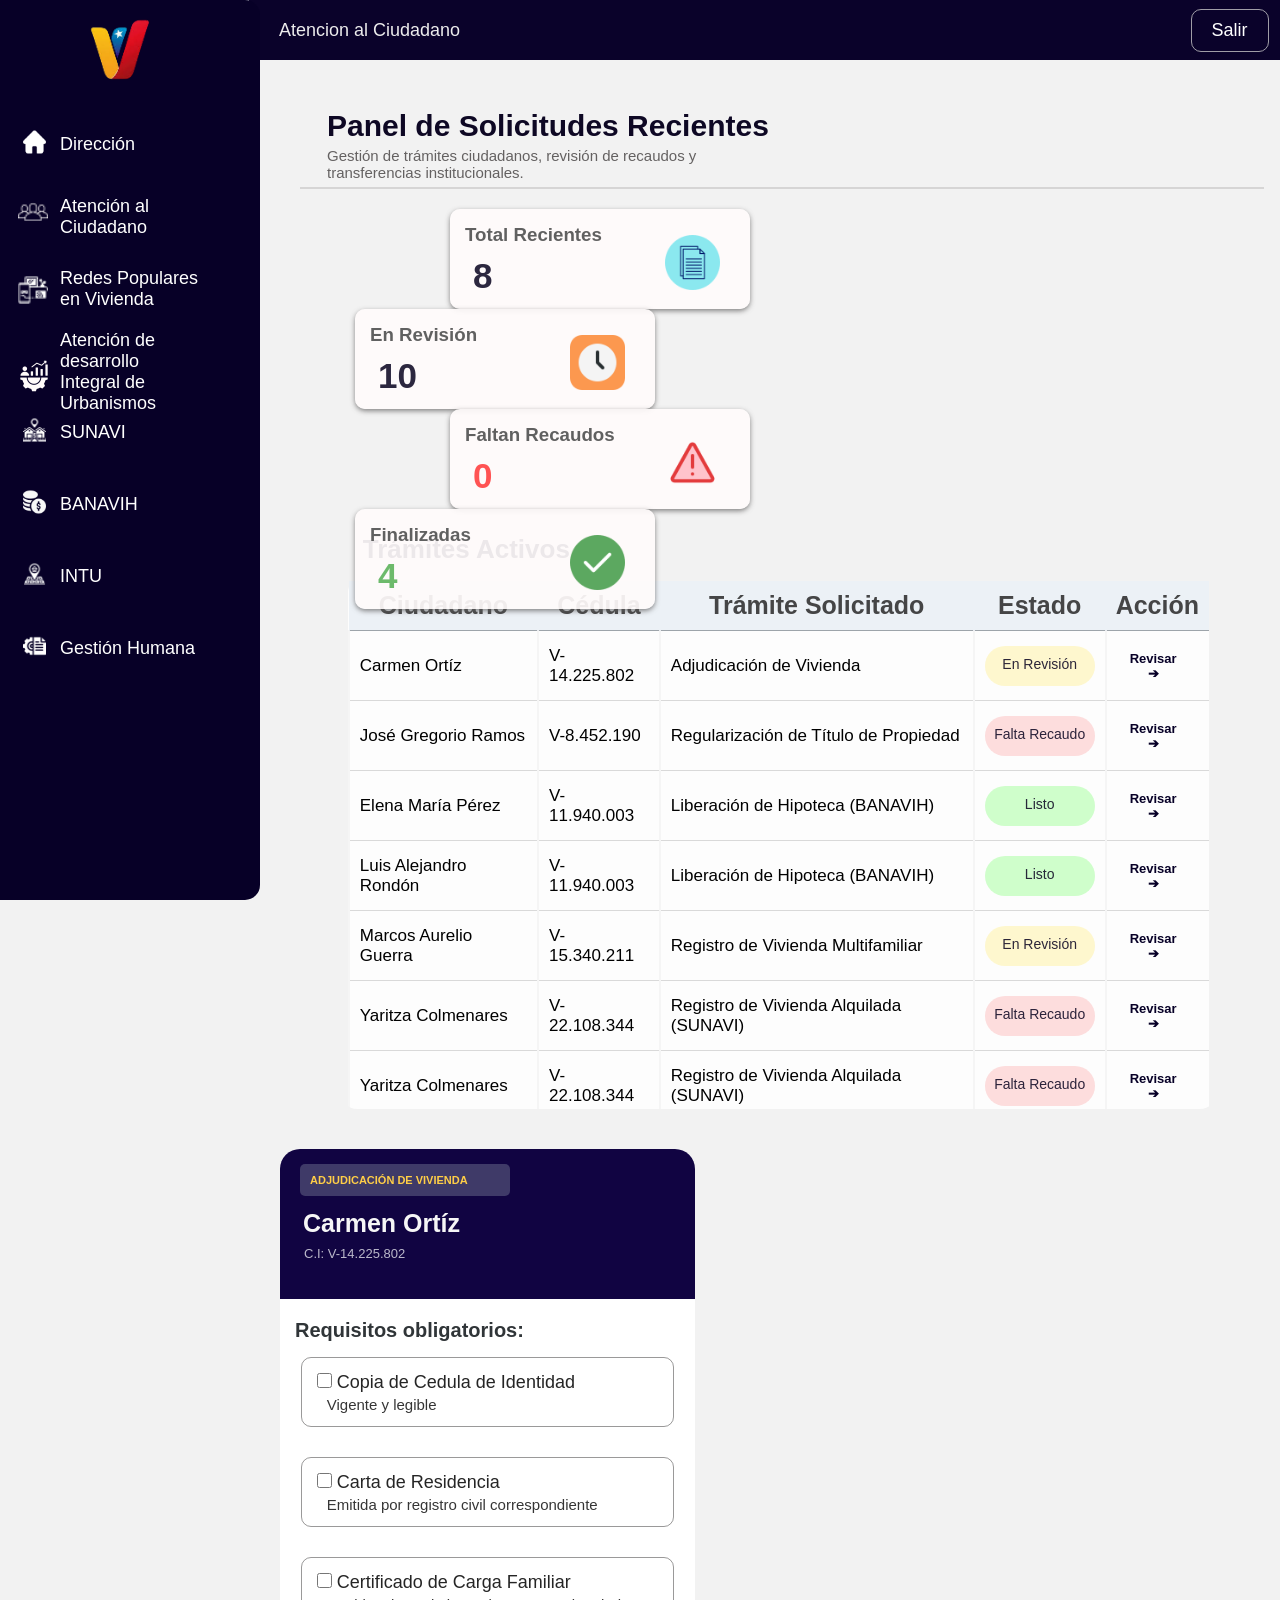
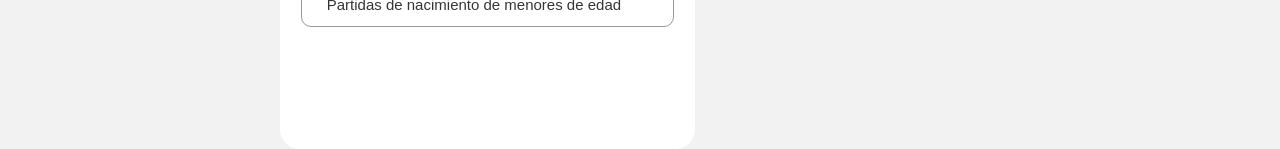
==== vista/atencion_al_ciudadano.html @ a44a2335 "Add files via upload" ====
<!DOCTYPE html>
<html lang="es">
<head>
    <meta charset="UTF-8">
    <meta name="viewport" content="width=device-width, initial-scale=1.0">
    <title>Ministerio del Poder Popular para el Hábitat y La Vivienda – MINHVI</title>
    <link rel="stylesheet" href="styles2.css">
    <link rel="stylesheet" href="/fuente/fonts.css">
</head>
    <body>
        <!-- <input type="checkbox" id="open-menu" class="header__checkbox"> -->
    <!-- barra superior -->
        <header class="top-bar">
                <!-- <label for="open-menu" role="button" class="open-nav-button">=</label> -->
                
            <div class="titulo">
                <span>Atencion al Ciudadano</span>
            </div>
            <div class="salida">
                <span><a href="/index.html">Salir</a></span>
            </div>
        </header>
    
    <div class="conteiner">
        <img class="conteiner-img" src="/imagenes/descarga (1)-Photoroom.png" alt="">
        <nav>
            <ul>
                
                <div class="conteiner-iconos">
                <a href="Dirección/Direccion.html">    
                    <li style="padding-top: 20px;">Dirección</li>
                    <img class="iconos" src="/iconos/home.png" alt="">
                </a>
                </div>

                <div class="conteiner-iconos">
                    <a href="atencion_al_ciudadano.html">
                    <li style="padding-top: 10px;">Atención al Ciudadano</li>
                    <img class="iconos" style="height: 30px; transform: translateY(-170%); padding-left: 18px;" src="/iconos/team.png" alt="">
                    </a>
                </div>
                
                <div class="conteiner-iconos">
                    <li style="padding-top: 10px;">Redes Populares en Vivienda</li>
                    <img class="iconos" style="height: 30px; padding-left: 18px;" src="/iconos/conecction.png">
                </div>
                
                <div class="conteiner-iconos">
                    <li >Atención de desarrollo Integral de Urbanismos</li>
                    <img src="/iconos/self-development.png" style=" padding-left: 18px; transform: translateY(-200%); " alt="">
                </div>

                <div class="conteiner-iconos">
                    <li style=" padding-top:20px;" >SUNAVI</li>
                    <img class="iconos" src="/iconos/residential.png" alt="">
                </div>
                
                <div class="conteiner-iconos">
                    <li style="padding-top: 20px;">BANAVIH</li>
                    <img class="iconos" src="/iconos/money.png" alt="">
                </div>

                <div class="conteiner-iconos">
                    <li style="padding-top: 20px;">INTU</li>
                    <img class="iconos" src="/iconos/location-pin.png" alt="">
                </div>

                <div class="conteiner-iconos">
                    <li style="padding-top: 20px;">Gestión Humana</li>
                    <img class="iconos" src="/iconos/project.png">
                </div>
            </ul>
        </nav>
    </div>
    
    <div class="conteiner-tabla">
        <table class="custom-tabla">
            <thead>
                <th>Cédula</th>
                <th>Nombre y Apellido</th>
                <th>Telefono</th>
                <th>Estado de la Solicitud</th>
                <th>Acciones</th>
            </thead>
        </table>
    </div>
    <main>
        <div class="Titulo">
            <h2>Panel de Solicitudes Recientes</h2>
            <p class="descripcion">Gestión de trámites ciudadanos, revisión de recaudos y transferencias institucionales.</p>
        </div>
        <div class="Solicitudes-box">
                <div class="Solicitudes recientes" >
                    <h3>Total Recientes</h3>
                    <h4>8</h4>
                    <Img class="img-solicitudes" src="/iconos/paper.png">
                </div>
                <div class="Solicitudes Solicitud-revisión" >
                    <h3>En Revisión</h3>
                    <h4>10</h4>
                    <img class="img-solicitudes" src="/iconos/time.png" alt="">
                </div>
                <div class="Solicitudes faltan-recaudo">
                    <h3>Faltan Recaudos</h3>
                    <h4 style="color: rgba(255, 0, 0, 0.668);">0</h4>

                    <img class="img-solicitudes" src="/iconos/warning.png" alt="">
                </div>
                <div class="Solicitudes completos">
                    <h3>Finalizadas</h3>
                    <h4 style="color:rgba(5, 141, 5, 0.584);">4</h4>
                    <img class="img-solicitudes" src="/iconos/correct.png" alt="">
                </div>
        </div>
            <div class="table-box">    
                <h3 style="color:rgb(14, 8, 36); font-size: 26px;
                padding-bottom: 16px;">Trámites Activos</h3>
                <table>
                    <thead>
                        <tr>
                            <th>Ciudadano</th>
                            <th>Cédula</th>
                            <th>Trámite Solicitado</th>
                            <th>Estado</th>
                            <th>Acción</th>
                        </tr>
                    </thead>
                    <tbody>
                        <tr class="re">
                            <td>Carmen Ortíz</td>
                            <td>V-14.225.802</td>
                            <td>Adjudicación de Vivienda</td>
                            <td >
                                <span class="estado revisión">En Revisión</span>
                            </td>
                            <td>
                                <a class="revisar" href="#recaudos">
                                    Revisar ➔
                                </a>
                            </td>
                        </tr>
                        <tr>
                            <td >José Gregorio Ramos</td>
                            <td>V-8.452.190</td>
                            <td>Regularización de Título de Propiedad</td>
                            <td>
                                <span class="estado falta">Falta Recaudo</span>
                            </td>
                            <td>
                                <a class="revisar" href="#">
                                    Revisar ➔
                                </a>
                            </td>
                        </tr>
                        <tr>
                            <td>Elena María Pérez</td>
                            <td>V-11.940.003</td>
                            <td>Liberación de Hipoteca (BANAVIH)</td>
                            <td>
                                <span class="estado  listo">Listo</span>
                            </td>
                            <td>
                                <a class="revisar" href="#">
                                    Revisar ➔
                                </a>
                            </td>
                        </tr>
                        <tr>
                            <td>Luis Alejandro Rondón</td>
                            <td>V-11.940.003</td>
                            <td>Liberación de Hipoteca (BANAVIH)</td>
                            <td>
                                <span class="estado listo">Listo</span>
                            </td>
                            <td>
                                <a class="revisar" href="#">
                                    Revisar ➔
                                </a>
                            </td>
                        </tr>
                        <tr>
                            <td>Marcos Aurelio Guerra</td>
                            <td>V-15.340.211</td>
                            <td>Registro de Vivienda Multifamiliar</td>
                            <td >
                                <span class="estado revisión">En Revisión</span>
                            </td>
                            <td>
                                <a class="revisar" href="#">
                                    Revisar ➔
                                </a>
                            </td>
                        </tr>
                        <tr>
                            <td>Yaritza Colmenares</td>
                            <td>V-22.108.344</td>
                            <td>Registro de Vivienda Alquilada (SUNAVI)</td>
                            <td>
                                <span class="estado falta">Falta Recaudo</span>
                            </td>
                            <td>
                                <a class="revisar" href="#">
                                    Revisar ➔
                                </a>
                            </td>
                        </tr>
                        <tr>
                            <td>Yaritza Colmenares</td>
                            <td>V-22.108.344</td>
                            <td>Registro de Vivienda Alquilada (SUNAVI)</td>
                            <td>
                                <span class="estado falta ">Falta Recaudo</span>
                            </td>
                            <td>
                                <a class="revisar" href="#">
                                    Revisar ➔
                                </a>
                            </td>
                        </tr>
                        <tr>
                            <td>Yaritza Colmenares</td>
                            <td>V-22.108.344</td>
                            <td>Registro de Vivienda Alquilada (SUNAVI)</td>
                            <td>
                                <span class="estado listo">Listo</span>
                            </td>
                            <td>
                                <a class="revisar" href="#">
                                    Revisar ➔
                                </a>
                            </td>
                        </tr>
                        <tr>
                            <td>Yaritza Colmenares</td>
                            <td>V-22.108.344</td>
                            <td>Registro de Vivienda Alquilada (SUNAVI)</td>
                            <td>
                                <span class="estado listo">Listo</span>
                            </td>
                            <td>
                                <a class="revisar" href="#">
                                    Revisar ➔ ➔
                                </a>
                            </td>
                        </tr>
                    </tbody>
                </table>
            </div>
            <div class="Recaudo-box"id="recaudos">

                <div class="Recaudo-header">
                    <span class="motivo">ADJUDICACIÓN DE VIVIENDA</span>
                    <h4 class="ciudadano-nombre">Carmen Ortíz</h4>
                    <p class="ciudadano-CI">C.I: V-14.225.802</p>
                </div>

                <h3 class="h3-recaudo">Requisitos obligatorios:</h3>
                <div class=" Recaudos-boton-box Recaudo-1" style="margin-top: 15px;">
                    <input class="Recaudo-boton" type="checkbox"><span class="Recaudo-titulo">Copia de Cedula de Identidad</span>
                    <p class="Recaudo-descripcion">Vigente y legible</p>
                </div>

                <div class="Recaudos-boton-box Recaudo-2"><input class="Recaudo-boton" type="checkbox" value=""><span class="Recaudo-titulo">Carta de Residencia</span>
                <p class="Recaudo-descripcion">Emitida por registro civil correspondiente</p>
                </div>

                <div class="Recaudos-boton-box Recaudo-3">
                    <input class="Recaudo-boton" type="checkbox" value=""><span class="Recaudo-titulo">Certificado de Carga Familiar</span>
                    <p class="Recaudo-descripcion" >Partidas de nacimiento de menores de edad</p>
                </div>

            </div>        
    </main>
</body>
</html>
---- vista/styles2.css ----
/* barra de navegacion */
*{
    margin: 0;
    padding: 0;
    box-sizing: border-box;
    font-family: sans-serif;
}
body{
    background-color: #f2f2f2;
}
.conteiner{
    position: fixed;
    top: 0;
    left: 0;
    max-width:260px;
    height: 100vh;
    z-index: 1000;
    background-color: rgb(7, 0, 39);
    border-radius:0px 15px 15px 0;
    overflow-y: auto;

    scrollbar-width: none;
    /* transform: translateX(-100%);
    opacity: 0;
    transition: all 0.3s ease; */
}
.conteiner-img{
    height: 100px;
    padding: 0px 0px 0 70px;
}
/* LI */
nav{
    font-family: sans-serif;
    font-size: 20px;
    font-weight: 500;
}
li{
    list-style: none;
    margin:10px 60px;
    font-size: 18px;
    color: #fff;
}
a{
    text-decoration: none;
    color: #fff;
}
.conteiner-iconos{
    position: relative;  
    width: 100%;
    height: 62px;
    justify-content: center;
}
.iconos{
    position: absolute;
    padding-left: 23px;
    transform: translateY(-150%);
    height: 23px;
}
.conteiner-iconos:hover{
    background-color: rgba(16, 0, 96, 0.754);
    padding-left: 10px;
    border-left: 2px solid #ffffffd8;
    transition: 0.3s;
}
/* barra superior */
.top-bar {
    display: flex;
    position: fixed;
    top: 0;
    background-color: rgb(10, 2, 42);
    justify-content: space-between;
    align-items: center;
    width:82% ;
    left: 249px;
    padding: 15px 30px;
    height: 60px;
    z-index: 999;
}
span{
    font-family: sans-serif;
    font-size: 18px;
    color: #ececec;
}
.salida{
    border: 1px solid #cbcbcbc6;
    padding: 10px 20px;
    border-radius: 10px;
}
.salida:hover{
    background-color: #fdfcfc62 ;
    color: black;
}
label{
    color: #fff;
    font-size: 40px;
    z-index: 2000;
}

/* main */
main{
    width: 81%;
    height: 100%;
    margin: 39px 4px 0 260px;
}
.Titulo{
    margin: 0 0 20px 40px ;
    width: 93%;
    height: 100px;
    border-bottom: 2px solid #bfbdbd8c;

}
h2{
    color: rgb(14, 8, 36);
    padding-top: 20px;
    padding-left: 27px;
    font-size: 30px;
    font-weight: 700;
}
.descripcion{
    color: #595555ec;
    font-size: 15px;
    padding-top: 4px;
    padding-left: 27px;
    padding-right: 490px;
}
.Solicitudes-box{
    width: 90%;
    height: 300px;
    display: grid;
    grid-template-columns: repeat(auto-fit, minmax(490px, 200px));
    gap: 0px;
}
.Solicitudes{
    position: relative;
    width: 300px;
    height: 100px;
    margin: auto;
    background-color: #fffbfbeb;
    border-radius: 10px;
    box-shadow: 0px 2px 5px rgba(95, 94, 94, 0.751);
}
.recientes , .faltan-recaudo{
    margin-left: 190px;
}
h3{
    color: #565656f0;
    padding: 15px 0 0 15px;
}
h4{
    font-size: 35px;
    padding: 10px 0 0 23px ;
    color: rgba(14, 8, 36, 0.874);
}
.img-solicitudes{
    position: absolute;
    height: 55px;
    right: 30px;
    top: 26px;
}
/* TABLA */
.table-box{
    width:85%;
    height: 600px;
    margin: auto;
    margin-bottom: 20px;
    border-radius: 20px;
    overflow-x: auto;
    padding: 10px;
    -ms-overflow-style: none;
    scrollbar-width: none;
}
table{
    width: 100%;
    min-width: 750px;
    margin: 0;
    background-color: #ffffffe0;
    border-radius: 10px;
    font-size: 25px;
    border-collapse: collapse;
}
thead{
    color: #333333e7;
    background-color:#ecf1f6;
    height: 40px;
}
th{
    border-bottom:1px solid #9da4aa;
    padding: 10px;
    font-weight: 700;
}
td{
    font-weight: 300;
    height: 70px;
    font-size: 17px;
    border-bottom: 1px solid #c0c0c094;
    padding: 10px;
    border-left: 2px solid rgba(216, 215, 215, 0.226);
}
table tbody tr:hover{
    background-color: #e1e1e137;
    cursor: pointer;
}
.estado{
    text-align: center;
    display: block;
    color: rgba(14, 8, 36, 0.874);
    width: 110px;
    height: 40px;
    border-radius: 20px;
    background-color: aqua;
    padding-top: 10px;
    font-size: 14px;
    font-family:'Lucida Sans Unicode', Geneva, Verdana, sans-serif;
}
.revisión{
    background-color: #ffeb795b;
}
.falta{
    background-color: #fc94944f;
}
.listo{
    background-color: #80ff775f;
}
.revisar{
    text-align: center;
    display: block;
    padding-left: 13px;
    width: 60px;
    height: 30px;
    color: rgb(7, 0, 39);
    font-size: 13px;
    font-weight: 600;
}
.revisar:hover{
    text-decoration: underline;
}
/* recaudos */

.Recaudo-box{
    background-color: #fff;
    width: 40%;
    height: 600px;
    margin-top: 40px;
    margin-left: 20px;
    border-radius: 20px;
}
.Recaudo-header{
    background-color: rgb(17, 4, 66);
    position: relative;
    height: 150px;
    border-radius: 20px 20px 0 0;
}
.motivo{
    position: absolute;
    width: 210px;
    padding:10px;
    max-height:50px ;
    top: 15px;
    left: 20px;
    font-weight: 800;
    font-size: 11px;
    color: #ffce47;
    background-color: #9facb952;
    border-radius: 5px;
}
.ciudadano-nombre{
    position: absolute;
    top: 50px;
    font-size: 25px;
    color: #f6f6f6;
}
.ciudadano-CI{
    position: absolute;
    font-size: 13px;
    top: 97px;
    left: 24px;
    color: #fcfeffb9;
}
.Recaudos-boton-box{
    width: 90%;
    height: 70px;
    margin: auto;
    margin-top: 30px;
    padding: 10px;
    border: 1px solid rgba(46, 45, 45, 0.482);
    border-radius: 10px;
}
.Recaudo-boton{
    width: 15px;
    height: 15px;
    margin: 5px;
    border: 1px solid black;
}
.Recaudo-titulo{
    color: #000000da;
}
.Recaudo-descripcion{
    color: #000000ca;
    padding-left: 15px;
    padding-top: 3px;
    font-size: 15px;
}
.h3-recaudo{
    font-size: 20px;
    color: #303538;
    padding-top: 20px;
    padding-bottom: 0;
    margin-bottom: 0;
}
---- fuente/fonts.css ----
/* Playfair */
@font-face {
    font-family:"Playfair" ;
    src: url(PlayfairDisplay-Italic-VariableFont_wght.ttf);
    font-weight: 100;
}
@font-face {
    font-family:"Playfair" ;
    src: url(PlayfairDisplay-Italic-VariableFont_wght.ttf);
    font-weight: 300;
}
@font-face {
    font-family:"Playfair" ;
    src: url(PlayfairDisplay-Italic-VariableFont_wght.ttf);
    font-weight: 500;
}
@font-face {
    font-family:"Playfair" ;
    src: url(PlayfairDisplay-Italic-VariableFont_wght.ttf);
    font-weight: 700;
}
@font-face {
    font-family:"Playfair" ;
    src: url(PlayfairDisplay-Italic-VariableFont_wght.ttf);
    font-weight:900;
}
/* Monzerrat */
@font-face {
    font-family:"Monzerrat" ;
    src: url(MontserratAlternates-Medium.ttf);
    font-weight: 100;
}
@font-face {
    font-family:"Monzerrat" ;
    src: url(MontserratAlternates-Medium.ttf);
    font-weight: 200;
}
@font-face {
    font-family:"Monzerrat" ;
    src: url(MontserratAlternates-Medium.ttf);
    font-weight: 400;
}
@font-face {
    font-family:"Monzerrat" ;
    src: url(MontserratAlternates-Medium.ttf);
    font-weight: 700;
}
/* Cormorant */
@font-face {
    font-family:"Cormorant";
    src: url(Cormorant_Garamond/CormorantGaramond-Italic-VariableFont_wght.ttf);
    font-weight: 200;
}
@font-face {
    font-family:"Cormorant";
    src: url(Cormorant_Garamond/CormorantGaramond-Italic-VariableFont_wght.ttf);
    font-weight: 400;
}
@font-face {
    font-family:"Cormorant";
    src: url(Cormorant_Garamond/CormorantGaramond-Italic-VariableFont_wght.ttf);
    font-weight: 600;
}
@font-face {
    font-family:"Cormorant";
    src: url(Cormorant_Garamond/CormorantGaramond-Italic-VariableFont_wght.ttf);
    font-weight: 700;
}
@font-face {
    font-family:"Cormorant";
    src: url(Cormorant_Garamond/CormorantGaramond-Italic-VariableFont_wght.ttf);
    font-weight: 900;
}
/* baskervville */
@font-face {
    font-family:"Baskervville" ;
    src: url(Baskervville-Regular.ttf);
    font-weight: 100;
}
@font-face {
    font-family:"Baskervville" ;
    src: url(Baskervville-Regular.ttf);
    font-weight: 300;
}
@font-face {
    font-family:"Baskervville" ;
    src: url(Baskervville-Regular.ttf);
    font-weight: 500;
}
@font-face {
    font-family:"Baskervville" ;
    src: url(Baskervville-Regular.ttf);
    font-weight: 700;
}
@font-face {
    font-family:"Baskervville" ;
    src: url(Baskervville-Regular.ttf);
    font-weight: 800;
}
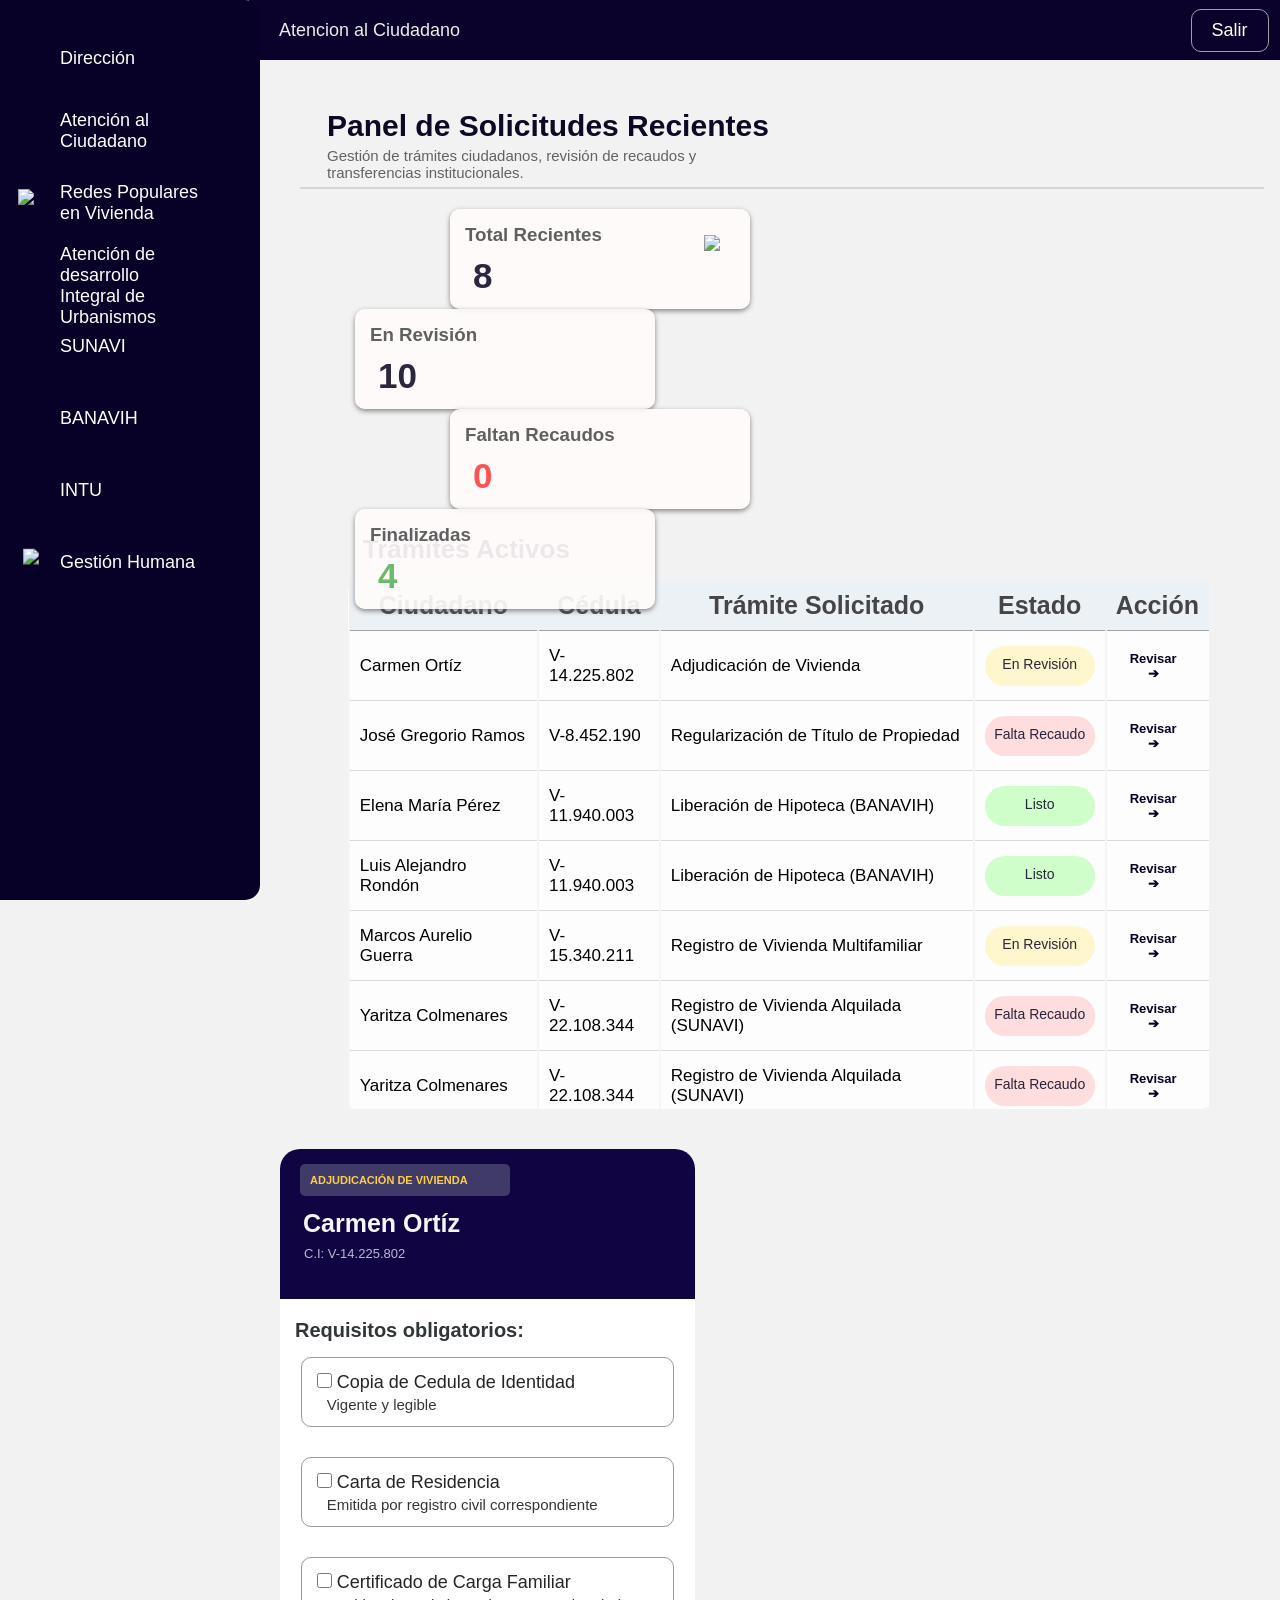
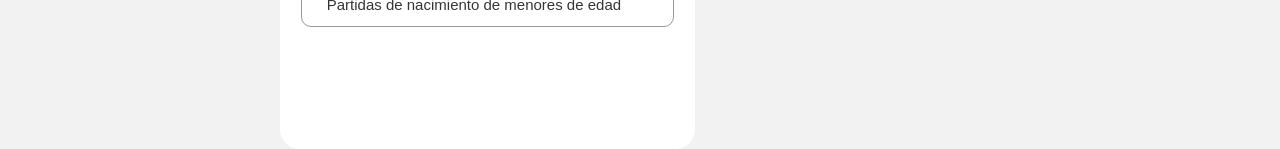
==== commit 4c3ea803: "Add files via upload" ====
--- a/vista/atencion_al_ciudadano.html
+++ b/vista/atencion_al_ciudadano.html
@@ -22,52 +22,52 @@
         </header>
     
     <div class="conteiner">
-        <img class="conteiner-img" src="/imagenes/descarga (1)-Photoroom.png" alt="">
+        <img class="conteiner-img" src="./imagenes/descarga (1)-Photoroom.png" alt="">
         <nav>
             <ul>
                 
                 <div class="conteiner-iconos">
                 <a href="Dirección/Direccion.html">    
                     <li style="padding-top: 20px;">Dirección</li>
-                    <img class="iconos" src="/iconos/home.png" alt="">
+                    <img class="iconos" src="./iconos/home.png" alt="">
                 </a>
                 </div>
 
                 <div class="conteiner-iconos">
                     <a href="atencion_al_ciudadano.html">
                     <li style="padding-top: 10px;">Atención al Ciudadano</li>
-                    <img class="iconos" style="height: 30px; transform: translateY(-170%); padding-left: 18px;" src="/iconos/team.png" alt="">
+                    <img class="iconos" style="height: 30px; transform: translateY(-170%); padding-left: 18px;" src="./iconos/team.png" alt="">
                     </a>
                 </div>
                 
                 <div class="conteiner-iconos">
                     <li style="padding-top: 10px;">Redes Populares en Vivienda</li>
-                    <img class="iconos" style="height: 30px; padding-left: 18px;" src="/iconos/conecction.png">
+                    <img class="iconos" style="height: 30px; padding-left: 18px;" src="./iconos/conecction.png">
                 </div>
                 
                 <div class="conteiner-iconos">
                     <li >Atención de desarrollo Integral de Urbanismos</li>
-                    <img src="/iconos/self-development.png" style=" padding-left: 18px; transform: translateY(-200%); " alt="">
+                    <img src="./iconos/self-development.png" style=" padding-left: 18px; transform: translateY(-200%); " alt="">
                 </div>
 
                 <div class="conteiner-iconos">
                     <li style=" padding-top:20px;" >SUNAVI</li>
-                    <img class="iconos" src="/iconos/residential.png" alt="">
+                    <img class="iconos" src="./iconos/residential.png" alt="">
                 </div>
                 
                 <div class="conteiner-iconos">
                     <li style="padding-top: 20px;">BANAVIH</li>
-                    <img class="iconos" src="/iconos/money.png" alt="">
+                    <img class="iconos" src="./iconos/money.png" alt="">
                 </div>
 
                 <div class="conteiner-iconos">
                     <li style="padding-top: 20px;">INTU</li>
-                    <img class="iconos" src="/iconos/location-pin.png" alt="">
+                    <img class="iconos" src="./iconos/location-pin.png" alt="">
                 </div>
 
                 <div class="conteiner-iconos">
                     <li style="padding-top: 20px;">Gestión Humana</li>
-                    <img class="iconos" src="/iconos/project.png">
+                    <img class="iconos" src="./iconos/project.png">
                 </div>
             </ul>
         </nav>
@@ -93,23 +93,23 @@
                 <div class="Solicitudes recientes" >
                     <h3>Total Recientes</h3>
                     <h4>8</h4>
-                    <Img class="img-solicitudes" src="/iconos/paper.png">
+                    <Img class="img-solicitudes" src="./iconos/paper.png">
                 </div>
                 <div class="Solicitudes Solicitud-revisión" >
                     <h3>En Revisión</h3>
                     <h4>10</h4>
-                    <img class="img-solicitudes" src="/iconos/time.png" alt="">
+                    <img class="img-solicitudes" src="./iconos/time.png" alt="">
                 </div>
                 <div class="Solicitudes faltan-recaudo">
                     <h3>Faltan Recaudos</h3>
                     <h4 style="color: rgba(255, 0, 0, 0.668);">0</h4>
 
-                    <img class="img-solicitudes" src="/iconos/warning.png" alt="">
+                    <img class="img-solicitudes" src="./iconos/warning.png" alt="">
                 </div>
                 <div class="Solicitudes completos">
                     <h3>Finalizadas</h3>
                     <h4 style="color:rgba(5, 141, 5, 0.584);">4</h4>
-                    <img class="img-solicitudes" src="/iconos/correct.png" alt="">
+                    <img class="img-solicitudes" src="./iconos/correct.png" alt="">
                 </div>
         </div>
             <div class="table-box">    
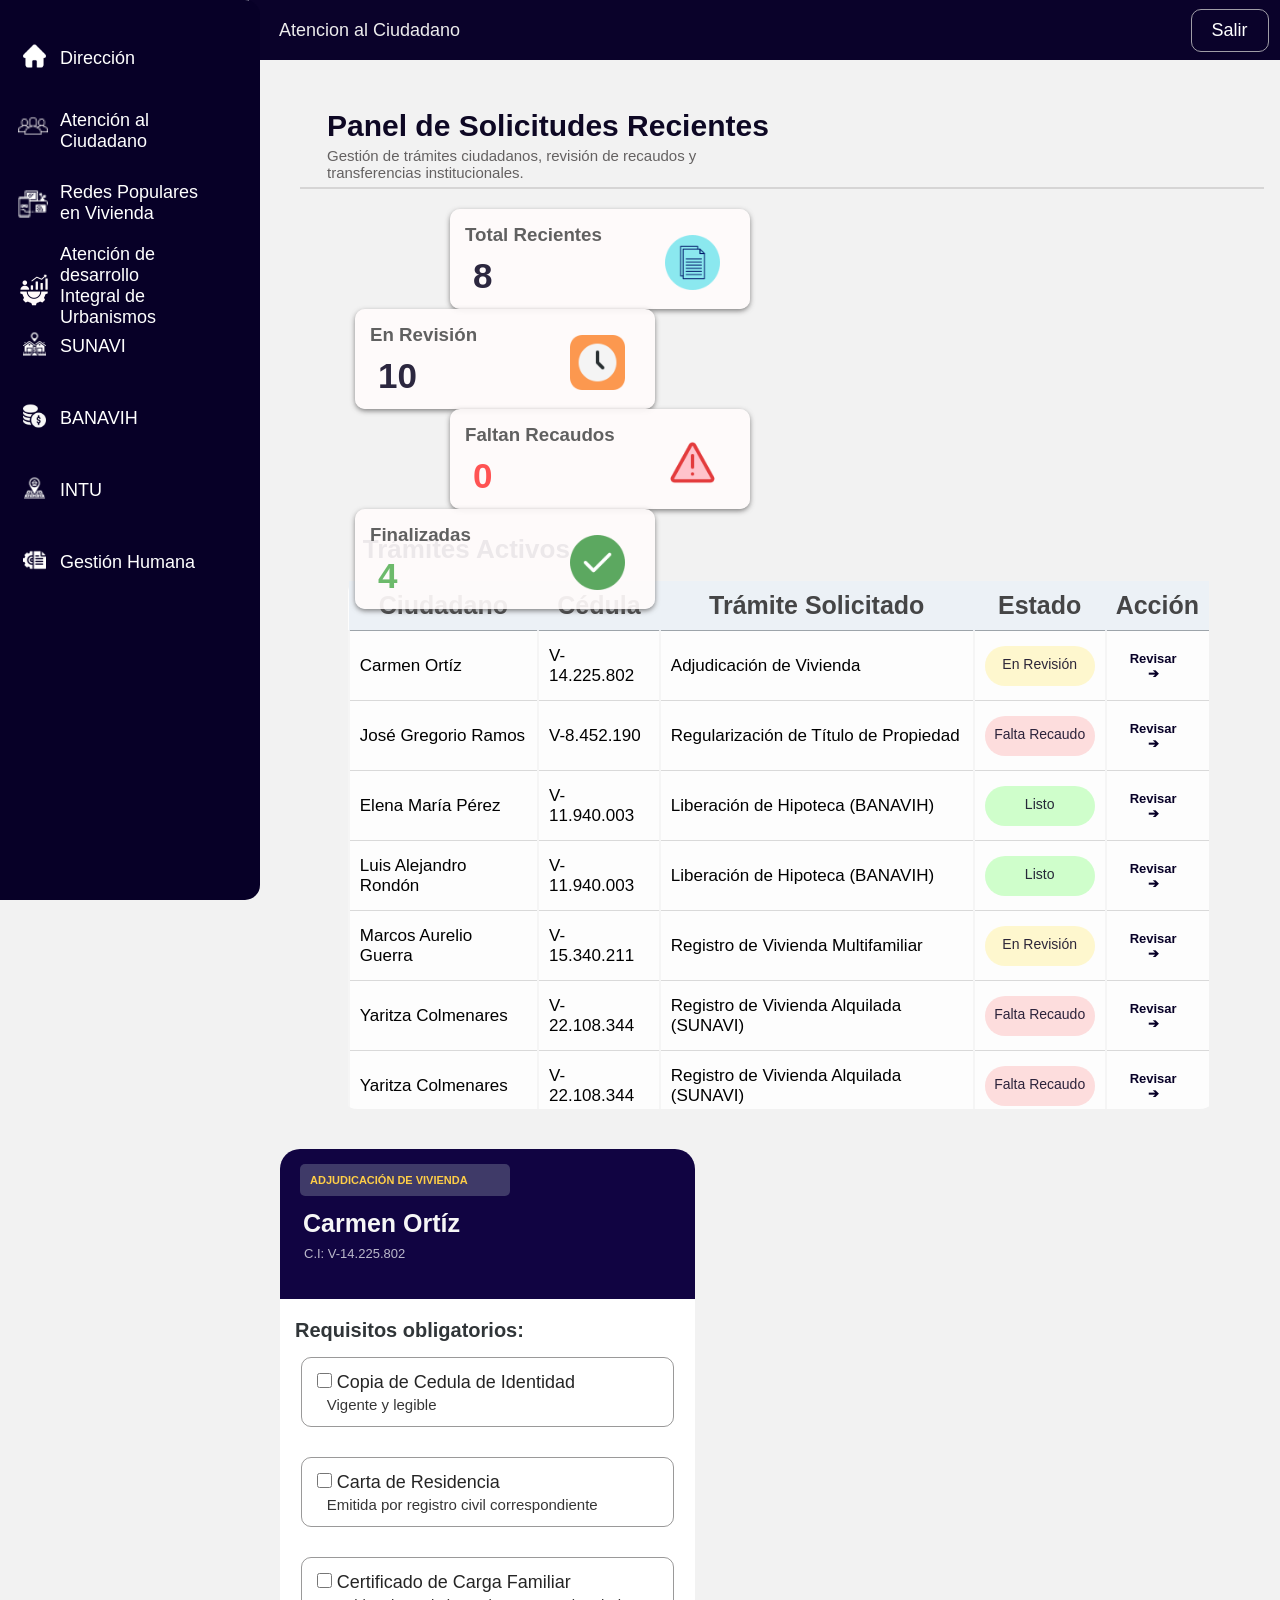
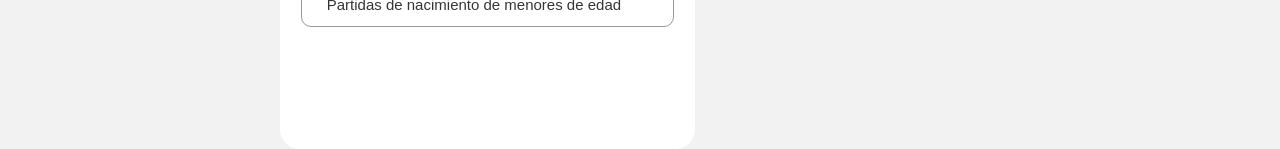
==== commit 595e8cc0: "Add files via upload" ====
--- a/vista/atencion_al_ciudadano.html
+++ b/vista/atencion_al_ciudadano.html
@@ -22,52 +22,52 @@
         </header>
     
     <div class="conteiner">
-        <img class="conteiner-img" src="./imagenes/descarga (1)-Photoroom.png" alt="">
+        <img class="conteiner-img" src="../imagenes/ (1)-Photoroom.png" alt="">
         <nav>
             <ul>
                 
                 <div class="conteiner-iconos">
                 <a href="Dirección/Direccion.html">    
                     <li style="padding-top: 20px;">Dirección</li>
-                    <img class="iconos" src="./iconos/home.png" alt="">
+                    <img class="iconos" src="../iconos/home.png" alt="">
                 </a>
                 </div>
 
                 <div class="conteiner-iconos">
                     <a href="atencion_al_ciudadano.html">
                     <li style="padding-top: 10px;">Atención al Ciudadano</li>
-                    <img class="iconos" style="height: 30px; transform: translateY(-170%); padding-left: 18px;" src="./iconos/team.png" alt="">
+                    <img class="iconos" style="height: 30px; transform: translateY(-170%); padding-left: 18px;" src="../iconos/team.png" alt="">
                     </a>
                 </div>
                 
                 <div class="conteiner-iconos">
                     <li style="padding-top: 10px;">Redes Populares en Vivienda</li>
-                    <img class="iconos" style="height: 30px; padding-left: 18px;" src="./iconos/conecction.png">
+                    <img class="iconos" style="height: 30px; padding-left: 18px;" src="../iconos/conecction.png">
                 </div>
                 
                 <div class="conteiner-iconos">
                     <li >Atención de desarrollo Integral de Urbanismos</li>
-                    <img src="./iconos/self-development.png" style=" padding-left: 18px; transform: translateY(-200%); " alt="">
+                    <img src="../iconos/self-development.png" style=" padding-left: 18px; transform: translateY(-200%); " alt="">
                 </div>
 
                 <div class="conteiner-iconos">
                     <li style=" padding-top:20px;" >SUNAVI</li>
-                    <img class="iconos" src="./iconos/residential.png" alt="">
+                    <img class="iconos" src="../iconos/residential.png" alt="">
                 </div>
                 
                 <div class="conteiner-iconos">
                     <li style="padding-top: 20px;">BANAVIH</li>
-                    <img class="iconos" src="./iconos/money.png" alt="">
+                    <img class="iconos" src="../iconos/money.png" alt="">
                 </div>
 
                 <div class="conteiner-iconos">
                     <li style="padding-top: 20px;">INTU</li>
-                    <img class="iconos" src="./iconos/location-pin.png" alt="">
+                    <img class="iconos" src="../iconos/location-pin.png" alt="">
                 </div>
 
                 <div class="conteiner-iconos">
                     <li style="padding-top: 20px;">Gestión Humana</li>
-                    <img class="iconos" src="./iconos/project.png">
+                    <img class="iconos" src="../iconos/project.png">
                 </div>
             </ul>
         </nav>
@@ -93,23 +93,23 @@
                 <div class="Solicitudes recientes" >
                     <h3>Total Recientes</h3>
                     <h4>8</h4>
-                    <Img class="img-solicitudes" src="./iconos/paper.png">
+                    <Img class="img-solicitudes" src="../iconos/paper.png">
                 </div>
                 <div class="Solicitudes Solicitud-revisión" >
                     <h3>En Revisión</h3>
                     <h4>10</h4>
-                    <img class="img-solicitudes" src="./iconos/time.png" alt="">
+                    <img class="img-solicitudes" src="../iconos/time.png" alt="">
                 </div>
                 <div class="Solicitudes faltan-recaudo">
                     <h3>Faltan Recaudos</h3>
                     <h4 style="color: rgba(255, 0, 0, 0.668);">0</h4>
 
-                    <img class="img-solicitudes" src="./iconos/warning.png" alt="">
+                    <img class="img-solicitudes" src="../iconos/warning.png" alt="">
                 </div>
                 <div class="Solicitudes completos">
                     <h3>Finalizadas</h3>
                     <h4 style="color:rgba(5, 141, 5, 0.584);">4</h4>
-                    <img class="img-solicitudes" src="./iconos/correct.png" alt="">
+                    <img class="img-solicitudes" src="../iconos/correct.png" alt="">
                 </div>
         </div>
             <div class="table-box">    
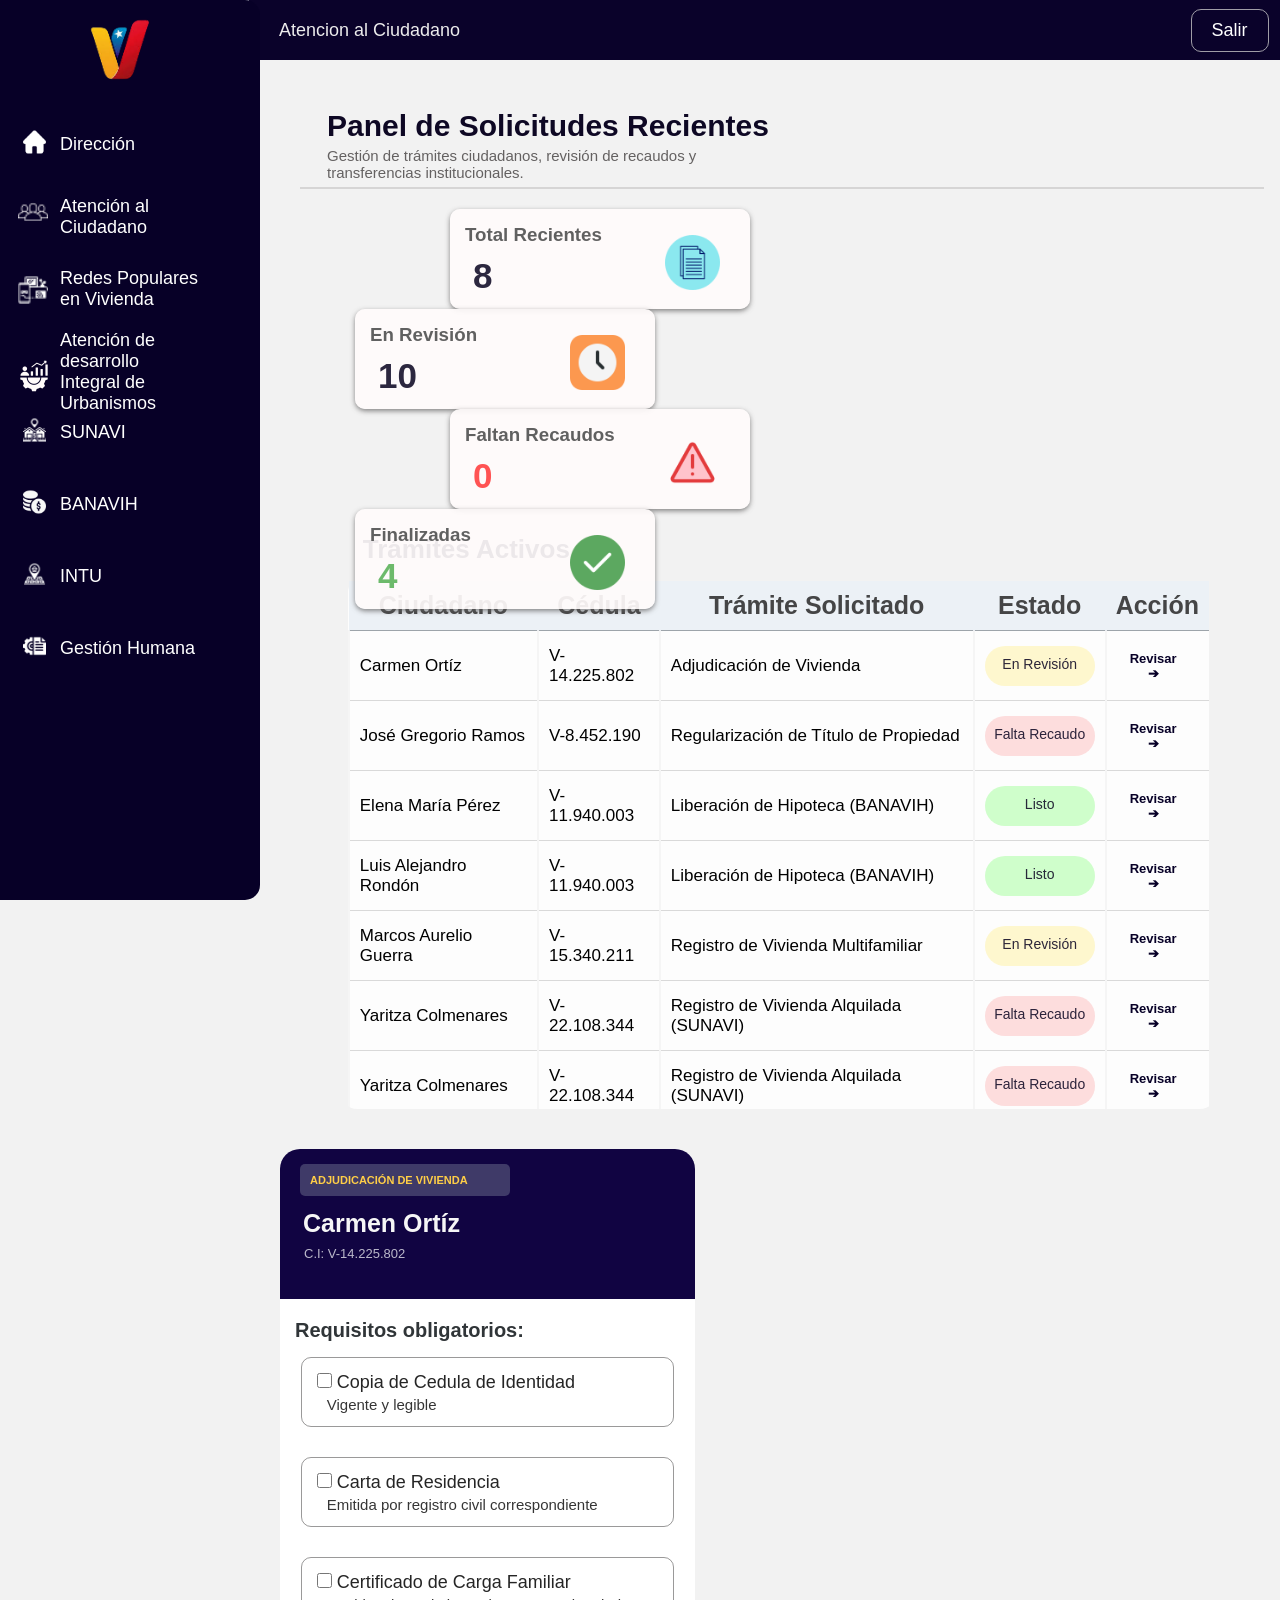
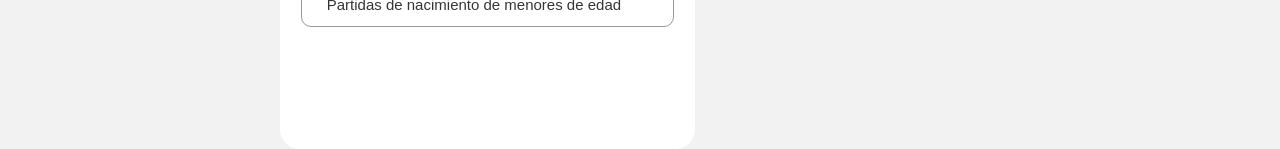
==== commit 5b901f96: "Add files via upload" ====
--- a/vista/atencion_al_ciudadano.html
+++ b/vista/atencion_al_ciudadano.html
@@ -22,7 +22,7 @@
         </header>
     
     <div class="conteiner">
-        <img class="conteiner-img" src="../imagenes/ (1)-Photoroom.png" alt="">
+        <img class="conteiner-img" src="../imagenes/logo.png" alt="">
         <nav>
             <ul>
                 
